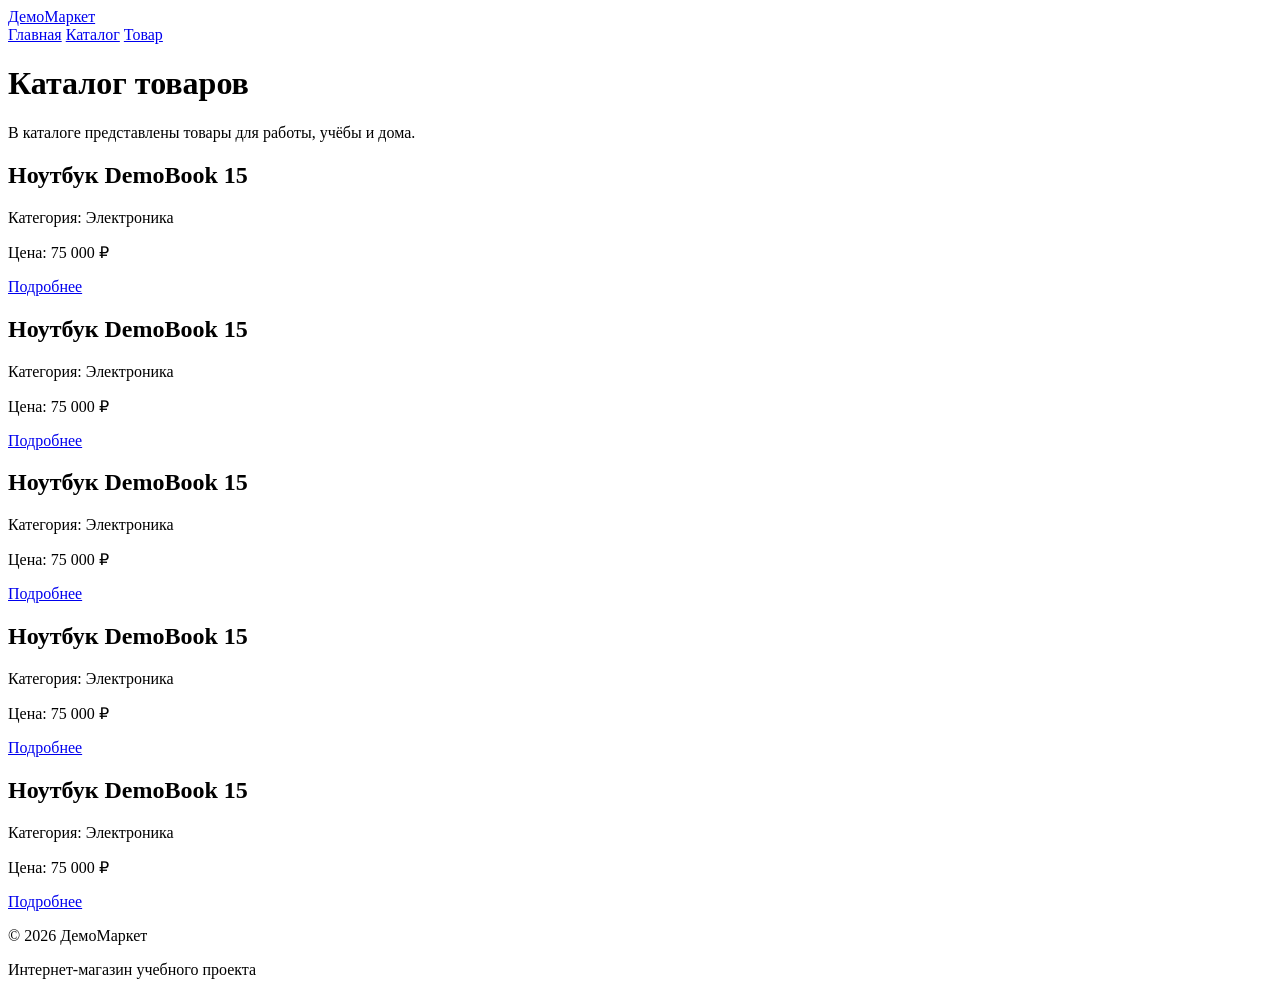
==== pages/catalog.html @ 9515cddf "Initial commit" ====
<!doctype html>
<html lang="ru">
  <head>
    <meta charset="UTF-8" />
    <meta name="viewport" content="width=device-width, initial-scale=1.0" />
    <title>Каталог товаров</title>
  </head>

  <body>
    <header>
      <div>
        <a href="../index.html">ДемоМаркет</a>
      </div>

      <nav>
        <a href="../index.html">Главная</a>
        <a href="catalog.html">Каталог</a>
        <a href="product.html">Товар</a>
      </nav>
    </header>
    <main>
      <h1>Каталог товаров</h1>

      <p>В каталоге представлены товары для работы, учёбы и дома.</p>

      <article>
        <h2>Ноутбук DemoBook 15</h2>

        <p>Категория: Электроника</p>

        <p>Цена: 75 000 ₽</p>

        <a href="product.html"> Подробнее </a>
      </article>
      <article>
        <h2>Ноутбук DemoBook 15</h2>

        <p>Категория: Электроника</p>

        <p>Цена: 75 000 ₽</p>

        <a href="product.html"> Подробнее </a>
      </article>
      <article>
        <h2>Ноутбук DemoBook 15</h2>

        <p>Категория: Электроника</p>

        <p>Цена: 75 000 ₽</p>

        <a href="product.html"> Подробнее </a>
      </article>
      <article>
        <h2>Ноутбук DemoBook 15</h2>

        <p>Категория: Электроника</p>

        <p>Цена: 75 000 ₽</p>

        <a href="product.html"> Подробнее </a>
      </article>
      <article>
        <h2>Ноутбук DemoBook 15</h2>

        <p>Категория: Электроника</p>

        <p>Цена: 75 000 ₽</p>

        <a href="product.html"> Подробнее </a>
      </article>
    </main>
    <footer>

    <p>© 2026 ДемоМаркет</p>

    <p>
        Интернет-магазин учебного проекта
    </p>

</footer>

  </body>
</html>
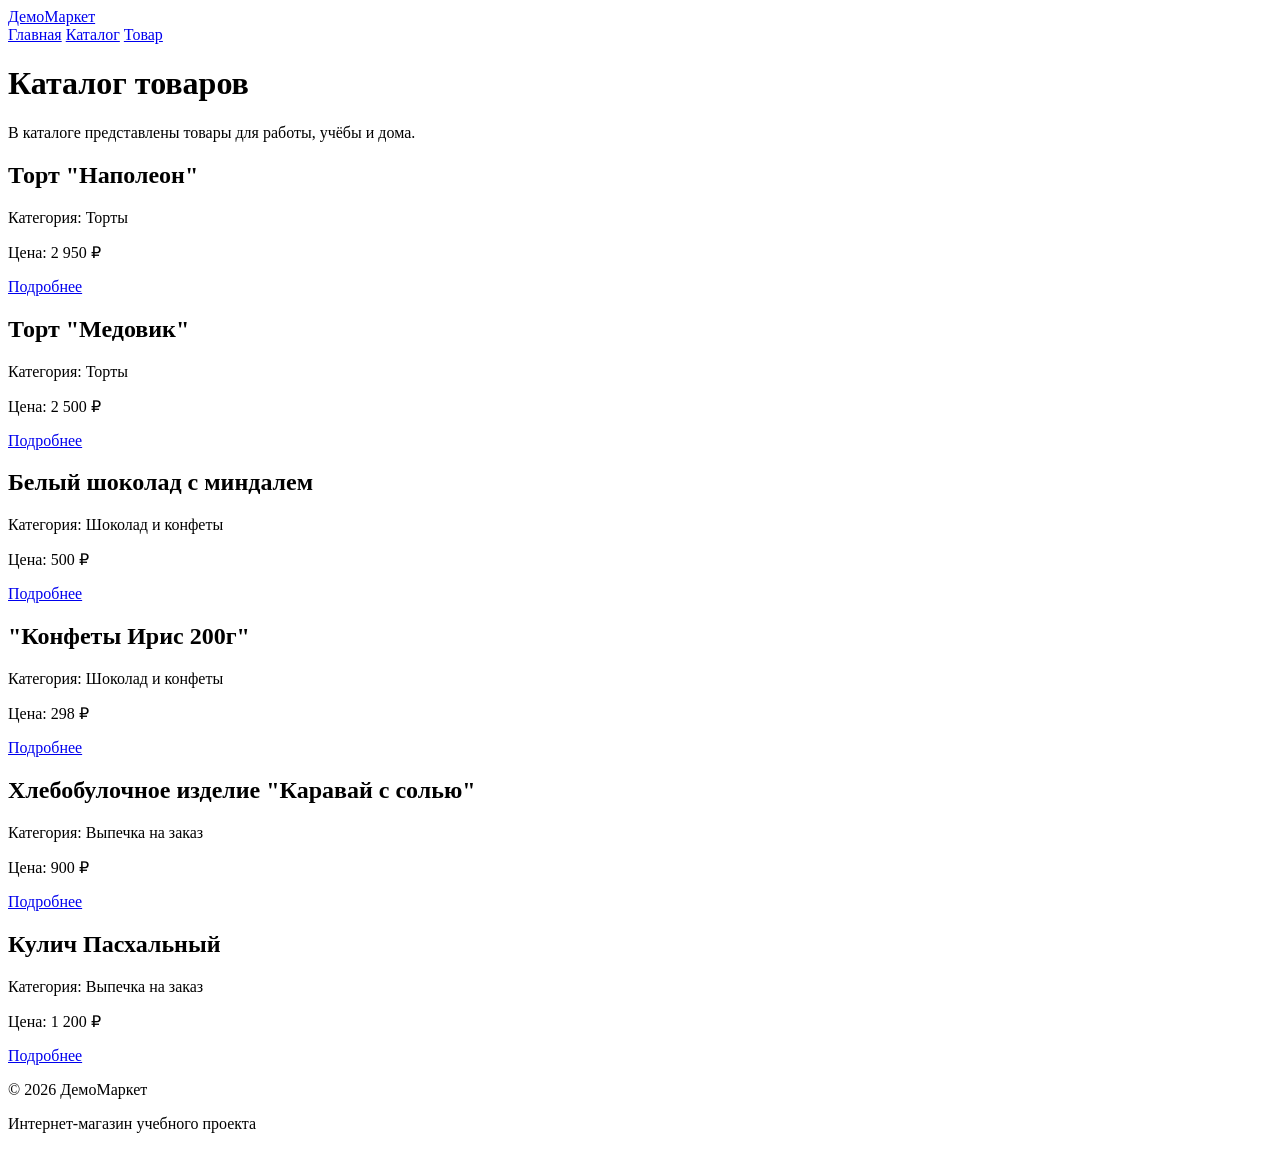
==== commit d79c593f: "Добавлены новые страницы и изображения" ====
--- a/pages/catalog.html
+++ b/pages/catalog.html
@@ -24,60 +24,63 @@
       <p>В каталоге представлены товары для работы, учёбы и дома.</p>
 
       <article>
-        <h2>Ноутбук DemoBook 15</h2>
+        <h2>Торт "Наполеон"</h2>
+        <p>Категория: Торты</p>
 
-        <p>Категория: Электроника</p>
-
-        <p>Цена: 75 000 ₽</p>
+        <p>Цена: 2 950 ₽</p>
 
         <a href="product.html"> Подробнее </a>
       </article>
       <article>
-        <h2>Ноутбук DemoBook 15</h2>
+        <h2>Торт "Медовик"</h2>
 
-        <p>Категория: Электроника</p>
+        <p>Категория: Торты</p>
 
-        <p>Цена: 75 000 ₽</p>
+        <p>Цена: 2 500 ₽</p>
 
-        <a href="product.html"> Подробнее </a>
+        <a href="product2.html"> Подробнее </a>
       </article>
       <article>
-        <h2>Ноутбук DemoBook 15</h2>
+        <h2>Белый шоколад с миндалем</h2>
 
-        <p>Категория: Электроника</p>
+        <p>Категория: Шоколад и конфеты</p>
 
-        <p>Цена: 75 000 ₽</p>
+        <p>Цена: 500 ₽</p>
 
-        <a href="product.html"> Подробнее </a>
+        <a href="product3.html"> Подробнее </a>
       </article>
       <article>
-        <h2>Ноутбук DemoBook 15</h2>
+        <h2>"Конфеты Ирис 200г"</h2>
 
-        <p>Категория: Электроника</p>
+        <p>Категория: Шоколад и конфеты</p>
 
-        <p>Цена: 75 000 ₽</p>
+        <p>Цена: 298 ₽</p>
 
-        <a href="product.html"> Подробнее </a>
+        <a href="product4.html"> Подробнее </a>
       </article>
       <article>
-        <h2>Ноутбук DemoBook 15</h2>
+        <h2>Хлебобулочное изделие "Каравай с солью"</h2>
 
-        <p>Категория: Электроника</p>
+        <p>Категория: Выпечка на заказ</p>
 
-        <p>Цена: 75 000 ₽</p>
+        <p>Цена: 900 ₽</p>
 
-        <a href="product.html"> Подробнее </a>
+        <a href="product5.html"> Подробнее </a>
+      </article>
+      <article>
+        <h2>Кулич Пасхальный</h2>
+
+        <p>Категория: Выпечка на заказ</p>
+
+        <p>Цена: 1 200 ₽</p>
+
+        <a href="product6.html"> Подробнее </a>
       </article>
     </main>
     <footer>
+      <p>© 2026 ДемоМаркет</p>
 
-    <p>© 2026 ДемоМаркет</p>
-
-    <p>
-        Интернет-магазин учебного проекта
-    </p>
-
-</footer>
-
+      <p>Интернет-магазин учебного проекта</p>
+    </footer>
   </body>
 </html>
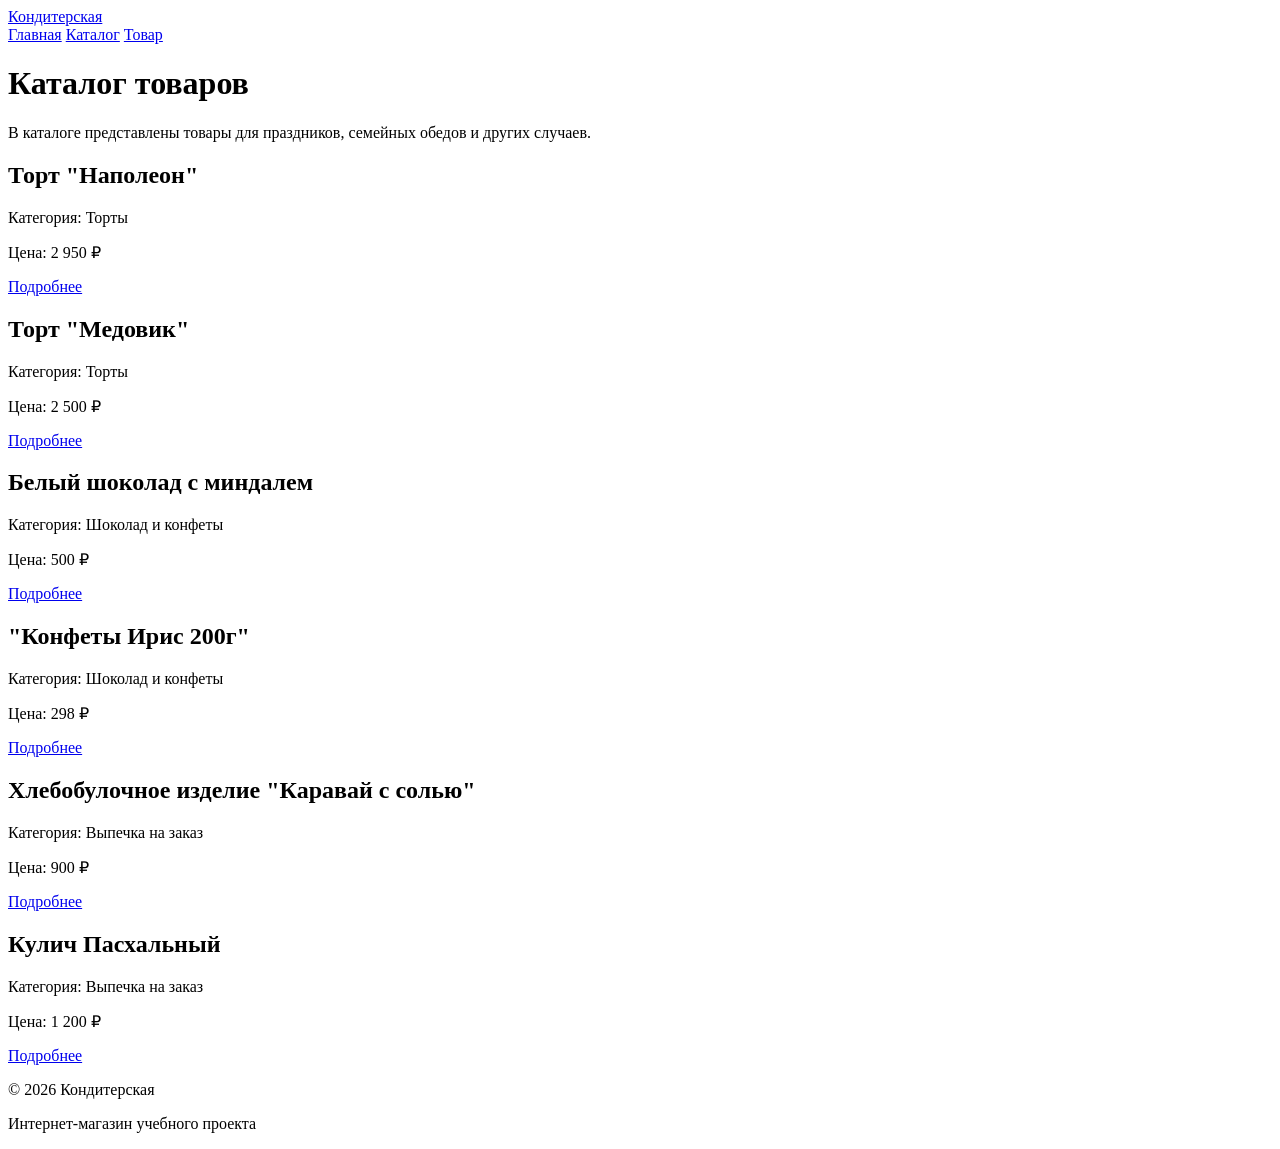
==== commit afee885c: "Корректировка семантики" ====
--- a/pages/catalog.html
+++ b/pages/catalog.html
@@ -9,7 +9,7 @@
   <body>
     <header>
       <div>
-        <a href="../index.html">ДемоМаркет</a>
+        <a href="../index.html">Кондитерская</a>
       </div>
 
       <nav>
@@ -21,10 +21,14 @@
     <main>
       <h1>Каталог товаров</h1>
 
-      <p>В каталоге представлены товары для работы, учёбы и дома.</p>
+      <p>
+        В каталоге представлены товары для праздников, семейных обедов и других
+        случаев.
+      </p>
 
       <article>
         <h2>Торт "Наполеон"</h2>
+
         <p>Категория: Торты</p>
 
         <p>Цена: 2 950 ₽</p>
@@ -78,7 +82,7 @@
       </article>
     </main>
     <footer>
-      <p>© 2026 ДемоМаркет</p>
+      <p>© 2026 Кондитерская</p>
 
       <p>Интернет-магазин учебного проекта</p>
     </footer>
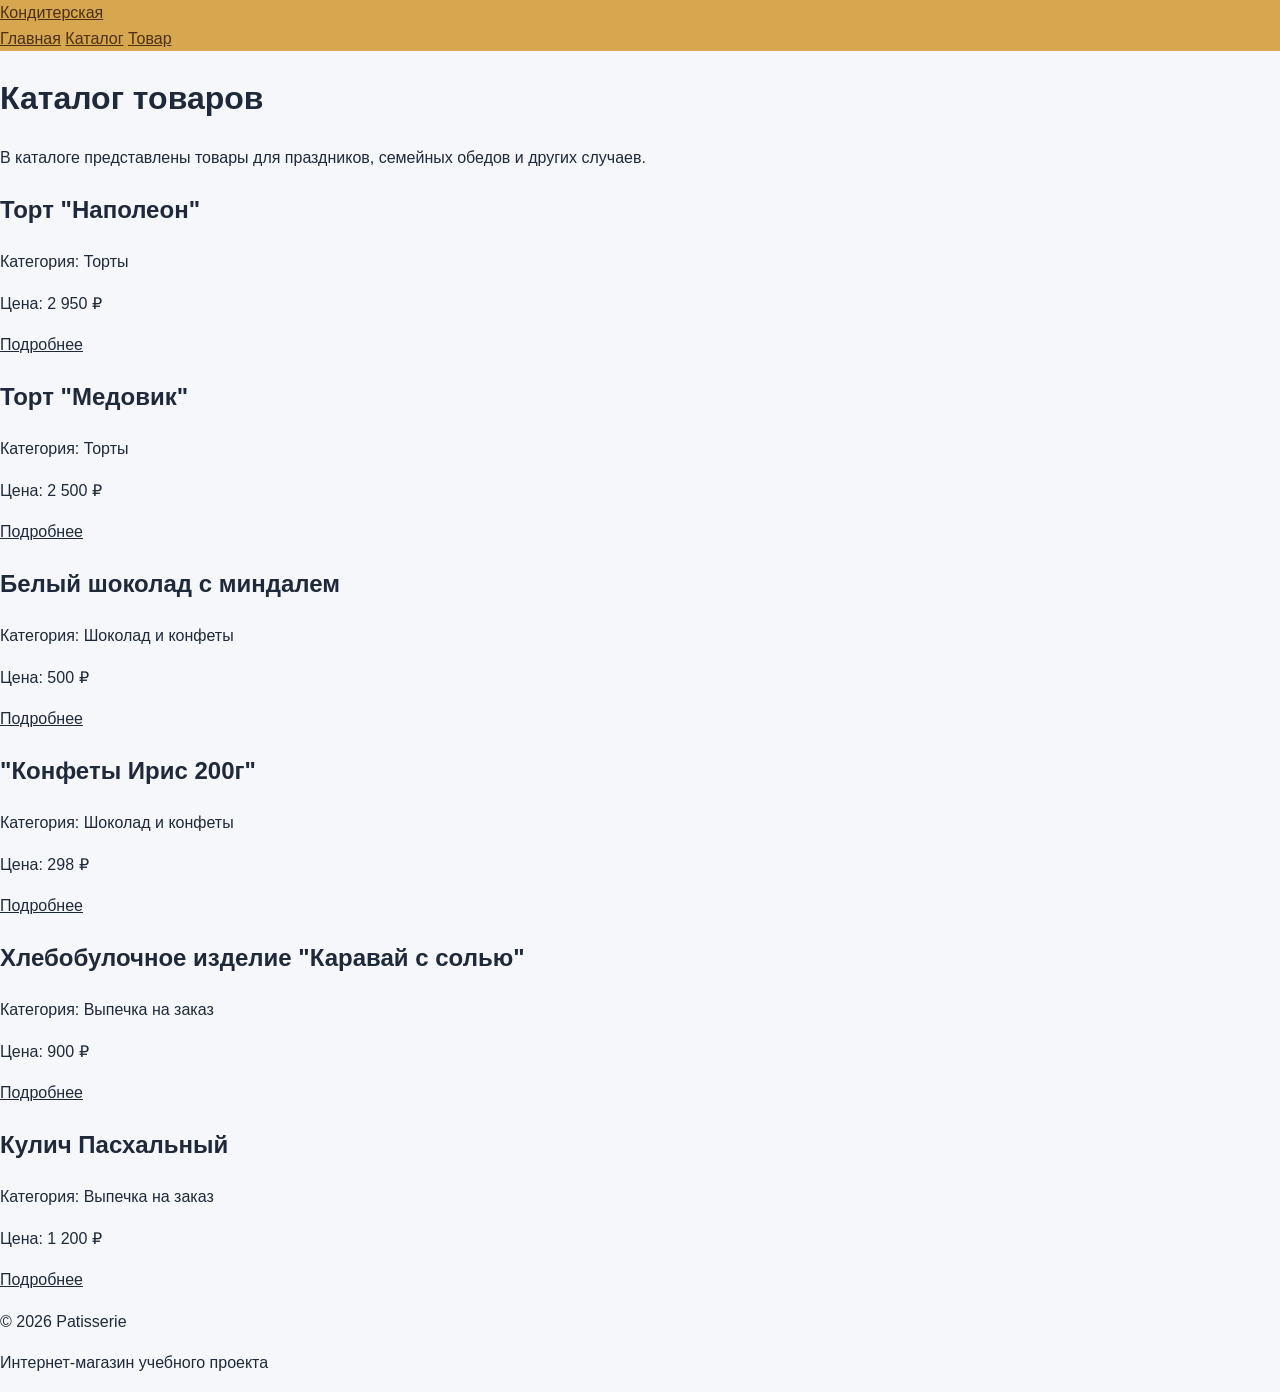
==== commit b0d4b047: "Изменение названия бренда" ====
--- a/pages/catalog.html
+++ b/pages/catalog.html
@@ -3,7 +3,8 @@
   <head>
     <meta charset="UTF-8" />
     <meta name="viewport" content="width=device-width, initial-scale=1.0" />
-    <title>Каталог товаров</title>
+    <title>Patisserie</title>
+    <link rel="stylesheet" href="../css/style.css" />
   </head>
 
   <body>
@@ -82,7 +83,7 @@
       </article>
     </main>
     <footer>
-      <p>© 2026 Кондитерская</p>
+      <p>© 2026 Patisserie</p>
 
       <p>Интернет-магазин учебного проекта</p>
     </footer>
--- a/css/style.css
+++ b/css/style.css
@@ -0,0 +1,47 @@
+:root {
+  --color-primary: #2563eb;
+  --color-primary-dark: #1d4ed8;
+  --color-text: #1e293b;
+  --color-muted: #64748b;
+  --color-background: #f5f7fa;
+  --color-white: #ffffff;
+  --color-border: #e2e8f0;
+  --radius-small: 8px;
+  --radius-large: 16px;
+  --container-width: 1200px;
+}
+* {
+  box-sizing: border-box;
+}
+
+body {
+  margin: 0;
+  font-family: Arial, sans-serif;
+  color: var(--color-text);
+  background-color: var(--color-background);
+  line-height: 1.6;
+}
+img {
+  max-width: 100%;
+  height: auto;
+}
+a {
+  color: inherit;
+}
+.container {
+  width: min(100% - 40px, var(--container-width));
+  margin: 0 auto;
+}
+header {
+  background-color: #d6a74f;
+  color: rgb(76, 47, 21);
+}
+header .container {
+  min-height: 10px;
+
+  display: flex;
+  align-items: center;
+  justify-content: space-between;
+
+  gap: 30px;
+}
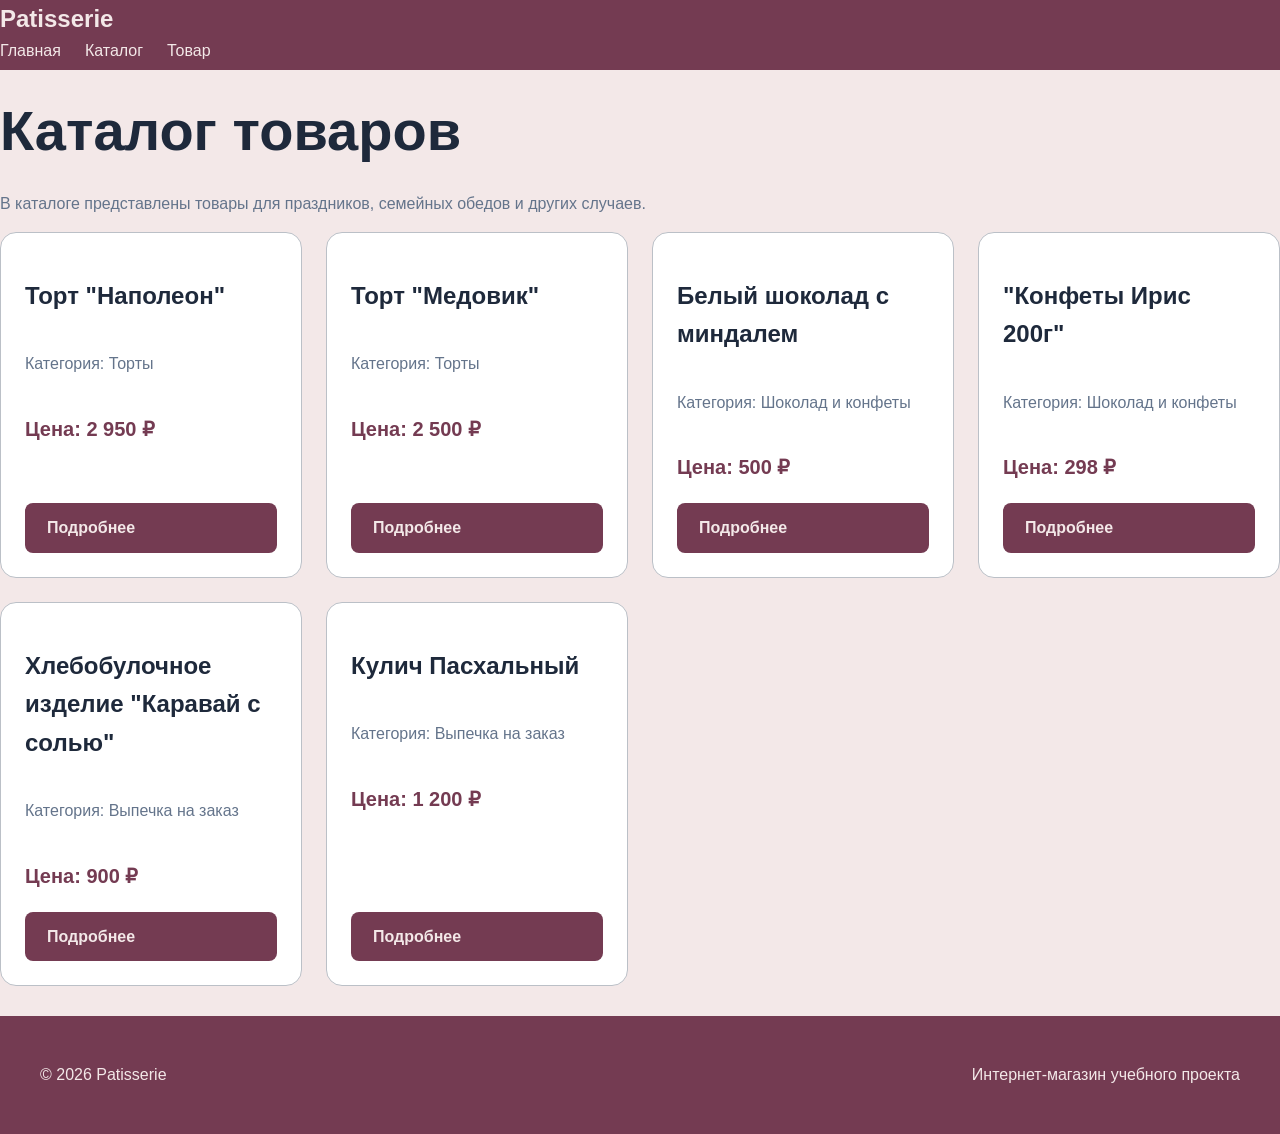
==== commit eec152ef: "Промежуточный css" ====
--- a/pages/catalog.html
+++ b/pages/catalog.html
@@ -10,7 +10,7 @@
   <body>
     <header>
       <div>
-        <a href="../index.html">Кондитерская</a>
+        <a class="logo" href="../index.html"> Patisserie </a>
       </div>
 
       <nav>
@@ -18,6 +18,7 @@
         <a href="catalog.html">Каталог</a>
         <a href="product.html">Товар</a>
       </nav>
+      <div class="container"></div>
     </header>
     <main>
       <h1>Каталог товаров</h1>
@@ -26,66 +27,70 @@
         В каталоге представлены товары для праздников, семейных обедов и других
         случаев.
       </p>
+      <div class="products">
+        <article class="product-card">
+          <h2>Торт "Наполеон"</h2>
 
-      <article>
-        <h2>Торт "Наполеон"</h2>
+          <p>Категория: Торты</p>
 
-        <p>Категория: Торты</p>
+          <p class="price">Цена: 2 950 ₽</p>
 
-        <p>Цена: 2 950 ₽</p>
+          <a class="button" href="product.html"> Подробнее </a>
+        </article>
+        <article class="product-card">
+          <h2>Торт "Медовик"</h2>
 
-        <a href="product.html"> Подробнее </a>
-      </article>
-      <article>
-        <h2>Торт "Медовик"</h2>
+          <p>Категория: Торты</p>
 
-        <p>Категория: Торты</p>
+          <p class="price">Цена: 2 500 ₽</p>
 
-        <p>Цена: 2 500 ₽</p>
+          <a class="button" href="product2.html"> Подробнее </a>
+        </article>
+        <article class="product-card">
+          <h2>Белый шоколад с миндалем</h2>
 
-        <a href="product2.html"> Подробнее </a>
-      </article>
-      <article>
-        <h2>Белый шоколад с миндалем</h2>
+          <p>Категория: Шоколад и конфеты</p>
 
-        <p>Категория: Шоколад и конфеты</p>
+          <p class="price">Цена: 500 ₽</p>
 
-        <p>Цена: 500 ₽</p>
+          <a class="button" href="product3.html"> Подробнее </a>
+        </article>
+        <article class="product-card">
+          <h2>"Конфеты Ирис 200г"</h2>
 
-        <a href="product3.html"> Подробнее </a>
-      </article>
-      <article>
-        <h2>"Конфеты Ирис 200г"</h2>
+          <p>Категория: Шоколад и конфеты</p>
 
-        <p>Категория: Шоколад и конфеты</p>
+          <p class="price">Цена: 298 ₽</p>
 
-        <p>Цена: 298 ₽</p>
+          <a class="button" href="product4.html"> Подробнее </a>
+        </article>
+        <article class="product-card">
+          <h2>Хлебобулочное изделие "Каравай с солью"</h2>
 
-        <a href="product4.html"> Подробнее </a>
-      </article>
-      <article>
-        <h2>Хлебобулочное изделие "Каравай с солью"</h2>
+          <p>Категория: Выпечка на заказ</p>
 
-        <p>Категория: Выпечка на заказ</p>
+          <p class="price">Цена: 900 ₽</p>
 
-        <p>Цена: 900 ₽</p>
+          <a class="button" href="product5.html"> Подробнее </a>
+        </article>
+        <article class="product-card">
+          <h2>Кулич Пасхальный</h2>
 
-        <a href="product5.html"> Подробнее </a>
-      </article>
-      <article>
-        <h2>Кулич Пасхальный</h2>
+          <p>Категория: Выпечка на заказ</p>
 
-        <p>Категория: Выпечка на заказ</p>
+          <p class="price">Цена: 1 200 ₽</p>
 
-        <p>Цена: 1 200 ₽</p>
-
-        <a href="product6.html"> Подробнее </a>
-      </article>
+          <a class="button" href="product6.html"> Подробнее </a>
+        </article>
+      </div>
+      <div class="container"></div>
     </main>
     <footer>
-      <p>© 2026 Patisserie</p>
+      <div class="container">
+        <p>© 2026 Patisserie</p>
 
-      <p>Интернет-магазин учебного проекта</p>
+        <p>Интернет-магазин учебного проекта</p>
+      </div>
     </footer>
   </body>
 </html>
--- a/css/style.css
+++ b/css/style.css
@@ -1,11 +1,11 @@
 :root {
-  --color-primary: #2563eb;
-  --color-primary-dark: #1d4ed8;
+  --color-primary: #743b52;
+  --color-primary-dark: #a06079;
   --color-text: #1e293b;
   --color-muted: #64748b;
-  --color-background: #f5f7fa;
+  --color-background: #f3e8e8;
   --color-white: #ffffff;
-  --color-border: #e2e8f0;
+  --color-border: #bbc0c7;
   --radius-small: 8px;
   --radius-large: 16px;
   --container-width: 1200px;
@@ -33,11 +33,11 @@
   margin: 0 auto;
 }
 header {
-  background-color: #d6a74f;
-  color: rgb(76, 47, 21);
+  background-color: #743b52;
+  color: #f3e8e8;
 }
 header .container {
-  min-height: 10px;
+  min-height: 6px;
 
   display: flex;
   align-items: center;
@@ -45,3 +45,242 @@
 
   gap: 30px;
 }
+.logo {
+  font-size: 24px;
+  font-weight: 700;
+  text-decoration: none;
+}
+nav {
+  display: flex;
+  align-items: center;
+  gap: 24px;
+}
+
+nav a {
+  text-decoration: none;
+  font-weight: 500;
+}
+nav a:hover {
+  text-decoration: underline;
+}
+.button {
+  display: inline-block;
+
+  padding: 12px 22px;
+
+  background-color: var(--color-primary);
+  color: #f3e8e8;
+
+  border-radius: var(--radius-small);
+
+  text-decoration: none;
+  font-weight: 600;
+
+  transition:
+    background-color 0.2s ease,
+    transform 0.2s ease;
+}
+.button:hover {
+  background-color: var(--color-primary-dark);
+  transform: translateY(-2px);
+}
+.button:active {
+  transform: translateY(0);
+}
+.button:focus-visible,
+nav a:focus-visible {
+  outline: 3px solid #f59e0b;
+  outline-offset: 3px;
+}
+main {
+  padding: clamp(30px, 6vw, 30px) 0;
+}
+h1 {
+  margin-top: 0;
+  margin-bottom: 29px;
+
+  font-size: clamp(32px, 5vw, 56px);
+  line-height: 1.1;
+}
+main p {
+  max-width: 700px;
+  color: var(--color-muted);
+}
+.categories {
+  margin-top: 40px;
+}
+.categories-grid {
+  display: grid;
+
+  grid-template-columns: repeat(3, 1fr);
+
+  gap: 24px;
+}
+.category-card {
+  padding: 24px;
+
+  background-color: var(--color-white);
+
+  border: 1px solid var(--color-border);
+  border-radius: var(--radius-large);
+
+  box-shadow: 0 10px 30px rgba(15, 23, 42, 0.08);
+
+  transition:
+    transform 0.2s ease,
+    box-shadow 0.2s ease;
+}
+.category-card:hover {
+  transform: translateY(-5px);
+
+  box-shadow: 0 16px 40px var(--color-primary);
+}
+/* .products {
+  display: grid;
+
+  grid-template-columns: repeat(3, 1fr);
+
+  gap: 24px;
+} */
+.products {
+  display: grid;
+
+  grid-template-columns: repeat(auto-fit, minmax(250px, 1fr));
+
+  gap: 24px;
+}
+
+.product-card {
+  display: flex;
+  flex-direction: column;
+
+  padding: 24px;
+
+  background-color: var(--color-white);
+
+  border: 1px solid var(--color-border);
+  border-radius: var(--radius-large);
+
+  transition:
+    transform 0.2s ease,
+    box-shadow 0.2s ease;
+}
+.product-card:hover {
+  transform: translateY(-5px);
+
+  box-shadow: 0 15px 35px var(--color-primary);
+}
+.price {
+  font-size: 20px;
+  font-weight: 700;
+  color: var(--color-primary);
+}
+.product-card {
+  display: flex;
+  flex-direction: column;
+}
+
+.product-card .button {
+  margin-top: auto;
+}
+.product-page {
+  max-width: 900px;
+  margin: 0 auto;
+}
+.product-image {
+  display: block;
+
+  width: min(100%, 700px);
+
+  height: auto;
+
+  margin: 0 auto 30px;
+
+  border-radius: 20px;
+}
+.specs {
+  width: 100%;
+
+  border-collapse: collapse;
+
+  margin: 30px 0;
+
+  background-color: var(--color-background);
+}
+.specs th,
+.specs td {
+  padding: 4px 16px;
+
+  border-bottom: 1px solid var(--color-border);
+
+  text-align: left;
+}
+.specs th {
+  background-color: var(--color-background);
+  font-weight: 700;
+}
+.specs tr:nth-child(even) {
+  background-color: #f8fafc;
+}
+.features {
+  padding-left: 20px;
+}
+
+.features li {
+  margin-bottom: 10px;
+}
+.features li::marker {
+  color: var(--color-primary);
+}
+.product-page h2::before {
+  content: "✓";
+  margin-right: 10px;
+  color: var(--color-primary);
+}
+footer {
+  padding: 30px 0;
+
+  background-color: var(--color-primary);
+  color: var(--color-background);
+}
+footer .container {
+  display: flex;
+
+  justify-content: space-between;
+
+  gap: 20px;
+}
+@media (max-width: 900px) {
+  .categories-grid {
+    grid-template-columns: repeat(2, 1fr);
+  }
+}
+.products {
+  grid-template-columns: repeat(auto-fit, minmax(250px, 1fr));
+}
+@media (max-width: 600px) {
+  .container {
+    width: min(100% - 24px, var(--container-width));
+  }
+
+  header .container {
+    flex-direction: column;
+    align-items: flex-start;
+
+    padding-top: 20px;
+    padding-bottom: 20px;
+  }
+
+  nav {
+    flex-wrap: wrap;
+    gap: 12px;
+  }
+
+  .categories-grid {
+    grid-template-columns: 1fr;
+  }
+
+  footer .container {
+    flex-direction: column;
+  }
+}
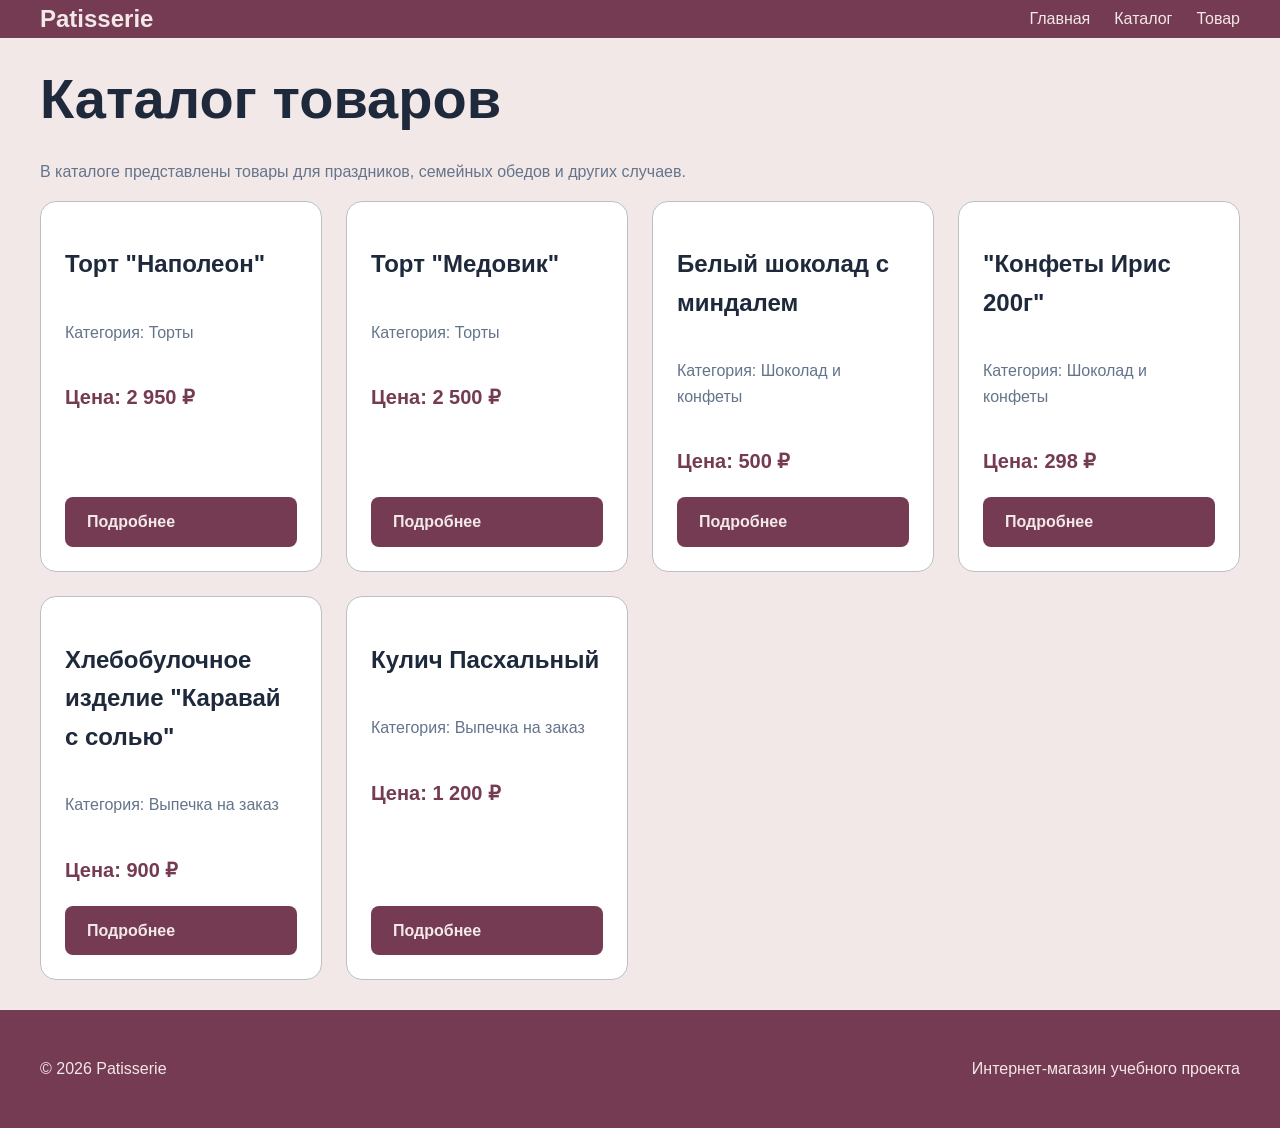
==== commit 92085371: "Полноценное подключение CSS и исправление багов" ====
--- a/pages/catalog.html
+++ b/pages/catalog.html
@@ -9,86 +9,68 @@
 
   <body>
     <header>
-      <div>
-        <a class="logo" href="../index.html"> Patisserie </a>
+      <div class="container">
+        <div>
+          <a class="logo" href="../index.html"> Patisserie </a>
+        </div>
+        <nav>
+          <a href="../index.html">Главная</a>
+          <a href="catalog.html">Каталог</a>
+          <a href="product.html">Товар</a>
+        </nav>
       </div>
-
-      <nav>
-        <a href="../index.html">Главная</a>
-        <a href="catalog.html">Каталог</a>
-        <a href="product.html">Товар</a>
-      </nav>
-      <div class="container"></div>
     </header>
     <main>
-      <h1>Каталог товаров</h1>
+      <div class="container">
+        <h1>Каталог товаров</h1>
 
-      <p>
-        В каталоге представлены товары для праздников, семейных обедов и других
-        случаев.
-      </p>
-      <div class="products">
-        <article class="product-card">
-          <h2>Торт "Наполеон"</h2>
-
-          <p>Категория: Торты</p>
-
-          <p class="price">Цена: 2 950 ₽</p>
-
-          <a class="button" href="product.html"> Подробнее </a>
-        </article>
-        <article class="product-card">
-          <h2>Торт "Медовик"</h2>
-
-          <p>Категория: Торты</p>
-
-          <p class="price">Цена: 2 500 ₽</p>
-
-          <a class="button" href="product2.html"> Подробнее </a>
-        </article>
-        <article class="product-card">
-          <h2>Белый шоколад с миндалем</h2>
-
-          <p>Категория: Шоколад и конфеты</p>
-
-          <p class="price">Цена: 500 ₽</p>
-
-          <a class="button" href="product3.html"> Подробнее </a>
-        </article>
-        <article class="product-card">
-          <h2>"Конфеты Ирис 200г"</h2>
-
-          <p>Категория: Шоколад и конфеты</p>
-
-          <p class="price">Цена: 298 ₽</p>
-
-          <a class="button" href="product4.html"> Подробнее </a>
-        </article>
-        <article class="product-card">
-          <h2>Хлебобулочное изделие "Каравай с солью"</h2>
-
-          <p>Категория: Выпечка на заказ</p>
-
-          <p class="price">Цена: 900 ₽</p>
-
-          <a class="button" href="product5.html"> Подробнее </a>
-        </article>
-        <article class="product-card">
-          <h2>Кулич Пасхальный</h2>
-
-          <p>Категория: Выпечка на заказ</p>
-
-          <p class="price">Цена: 1 200 ₽</p>
-
-          <a class="button" href="product6.html"> Подробнее </a>
-        </article>
+        <p>
+          В каталоге представлены товары для праздников, семейных обедов и
+          других случаев.
+        </p>
+        <div class="products">
+          <article class="product-card">
+            <h2>Торт "Наполеон"</h2>
+            <p>Категория: Торты</p>
+            <p class="price">Цена: 2 950 ₽</p>
+            <a class="button" href="product.html"> Подробнее </a>
+          </article>
+          <article class="product-card">
+            <h2>Торт "Медовик"</h2>
+            <p>Категория: Торты</p>
+            <p class="price">Цена: 2 500 ₽</p>
+            <a class="button" href="product2.html"> Подробнее </a>
+          </article>
+          <article class="product-card">
+            <h2>Белый шоколад с миндалем</h2>
+            <p>Категория: Шоколад и конфеты</p>
+            <p class="price">Цена: 500 ₽</p>
+            <a class="button" href="product3.html"> Подробнее </a>
+          </article>
+          <article class="product-card">
+            <h2>"Конфеты Ирис 200г"</h2>
+            <p>Категория: Шоколад и конфеты</p>
+            <p class="price">Цена: 298 ₽</p>
+            <a class="button" href="product4.html"> Подробнее </a>
+          </article>
+          <article class="product-card">
+            <h2>Хлебобулочное изделие "Каравай с солью"</h2>
+            <p>Категория: Выпечка на заказ</p>
+            <p class="price">Цена: 900 ₽</p>
+            <a class="button" href="product5.html"> Подробнее </a>
+          </article>
+          <article class="product-card">
+            <h2>Кулич Пасхальный</h2>
+            <p>Категория: Выпечка на заказ</p>
+            <p class="price">Цена: 1 200 ₽</p>
+            <a class="button" href="product6.html"> Подробнее </a>
+          </article>
+        </div>
       </div>
-      <div class="container"></div>
     </main>
     <footer>
       <div class="container">
         <p>© 2026 Patisserie</p>
-
         <p>Интернет-магазин учебного проекта</p>
       </div>
     </footer>
